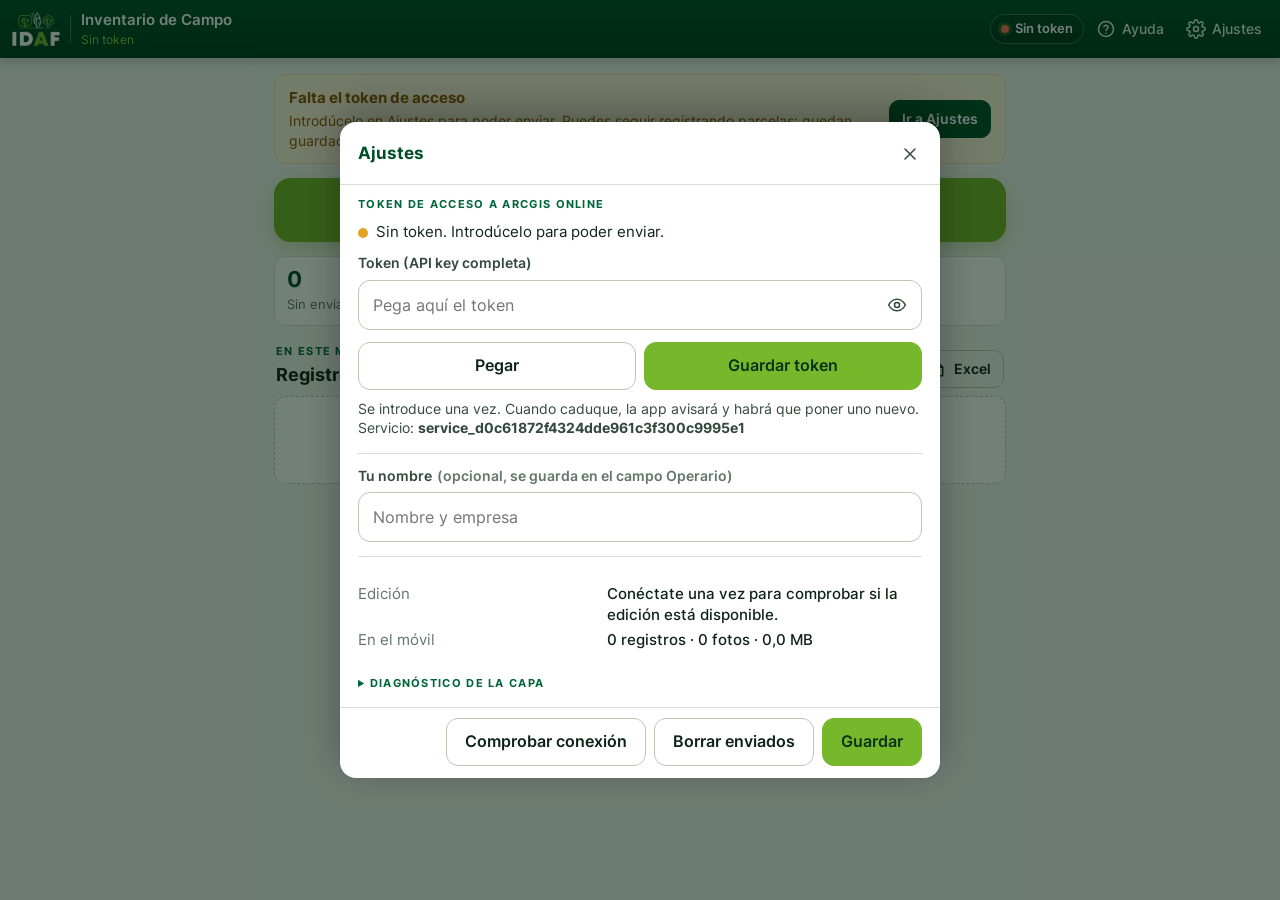
==== index.html @ ce9aa24c "Add files via upload" ====
<!doctype html>
<html lang="es">
<head>
  <meta charset="utf-8">
  <meta name="viewport" content="width=device-width, initial-scale=1, viewport-fit=cover">
  <meta name="theme-color" content="#004f29">
  <title>Inventario de Campo</title>
  <link rel="manifest" href="manifest.webmanifest">
  <link rel="icon" type="image/png" href="img/favicon.png">
  <link rel="apple-touch-icon" href="img/icon-192.png">
  <link rel="stylesheet" href="vendor/leaflet/leaflet.css">
  <link rel="stylesheet" href="css/styles.css">

  <script src="js/config.js"></script>
  <script src="js/form-schema.js"></script>
  <script src="js/calc.js"></script>
  <script src="js/db.js"></script>
  <script src="js/auth.js"></script>
  <script src="js/agol.js"></script>
  <script src="js/sync.js"></script>
  <script src="js/geo.js"></script>
  <script src="js/photos.js"></script>
  <script src="js/basemaps.js"></script>
  <script src="vendor/leaflet/leaflet.js"></script>
</head>

<body>
  <!-- ============================ HEADER ============================ -->
  <header class="app-header">
    <div class="brand">
      <img src="img/logo-idaf-mark-light.png" alt="IDAF" class="brand-logo">
      <span class="brand-sep"></span>
      <div class="brand-text">
        <h1>Inventario de Campo</h1>
        <span id="projectTitle" class="wm-title">IDAF · Forestry innovation &amp; Development</span>
      </div>
    </div>
    <nav class="header-tools" aria-label="Herramientas">
      <button class="net-pill" id="netPill" title="Estado de conexión y envíos">
        <span class="dot"></span><span id="netText">—</span>
      </button>
      <button class="hbtn" id="btnHelp" title="Cómo se usa">
        <svg viewBox="0 0 24 24"><circle cx="12" cy="12" r="9"/><path d="M9.5 9.2a2.6 2.6 0 0 1 5 .8c0 1.8-2.5 2.2-2.5 3.8"/><path d="M12 17h.01"/></svg>
        <span>Ayuda</span>
      </button>
      <button class="hbtn" id="btnSettings" title="Ajustes">
        <svg viewBox="0 0 24 24"><circle cx="12" cy="12" r="3"/><path d="M19.4 15a1.7 1.7 0 0 0 .3 1.8l.1.1a2 2 0 1 1-2.8 2.8l-.1-.1a1.7 1.7 0 0 0-1.8-.3 1.7 1.7 0 0 0-1 1.5V21a2 2 0 1 1-4 0v-.1a1.7 1.7 0 0 0-1.1-1.5 1.7 1.7 0 0 0-1.8.3l-.1.1a2 2 0 1 1-2.8-2.8l.1-.1a1.7 1.7 0 0 0 .3-1.8 1.7 1.7 0 0 0-1.5-1H3a2 2 0 1 1 0-4h.1a1.7 1.7 0 0 0 1.5-1.1 1.7 1.7 0 0 0-.3-1.8l-.1-.1a2 2 0 1 1 2.8-2.8l.1.1a1.7 1.7 0 0 0 1.8.3H9a1.7 1.7 0 0 0 1-1.5V3a2 2 0 1 1 4 0v.1a1.7 1.7 0 0 0 1 1.5 1.7 1.7 0 0 0 1.8-.3l.1-.1a2 2 0 1 1 2.8 2.8l-.1.1a1.7 1.7 0 0 0-.3 1.8V9a1.7 1.7 0 0 0 1.5 1H21a2 2 0 1 1 0 4h-.1a1.7 1.7 0 0 0-1.5 1Z"/></svg>
        <span>Ajustes</span>
      </button>
    </nav>
  </header>

  <main class="app-main">

    <!-- ============================ INICIO / REGISTROS ============================ -->
    <section id="vHome" class="view view-home" hidden>
      <div class="home-wrap">
        <div id="tokenBanner" class="token-banner" hidden>
          <div><b id="tokenBannerTitle"></b><span id="tokenBannerText"></span></div>
          <button class="btn btn-dark btn-sm" id="btnBannerSettings">Ir a Ajustes</button>
        </div>
        <button class="btn btn-primary btn-xl btn-block" id="btnNew">
          <svg viewBox="0 0 24 24"><path d="M12 5v14M5 12h14"/></svg> Nueva parcela
        </button>

        <div class="stats" id="stats"></div>

        <div class="sec-head">
          <div><div class="eyebrow">En este móvil</div><h3>Registros</h3></div>
          <div class="sec-tools">
            <button class="btn btn-ghost btn-sm" id="btnSyncNow" title="Enviar pendientes ahora">
              <svg viewBox="0 0 24 24"><path d="M21 12a9 9 0 0 1-15.5 6.2M3 12A9 9 0 0 1 18.5 5.8"/><path d="M18 2v4h-4M6 22v-4h4"/></svg> Enviar
            </button>
            <button class="btn btn-ghost btn-sm" id="btnExport" title="Exportar a Excel">
              <svg viewBox="0 0 24 24"><path d="M4 4h10l6 6v10H4z"/><path d="M14 4v6h6M8 13l4 5M12 13l-4 5"/></svg> Excel
            </button>
          </div>
        </div>
        <div id="localList" class="rec-list"></div>

        <div id="serverSec" hidden>
          <div class="sec-head">
            <div><div class="eyebrow">En ArcGIS Online</div><h3>Enviados (editar)</h3></div>
            <div class="sec-tools">
              <button class="btn btn-ghost btn-sm" id="btnLoadServer">
                <svg viewBox="0 0 24 24"><path d="M21 12a9 9 0 1 1-3-6.7L21 8"/><path d="M21 3v5h-5"/></svg> Cargar
              </button>
            </div>
          </div>
          <div id="serverList" class="rec-list"><p class="note">Pulsa «Cargar» con cobertura para ver los registros enviados.</p></div>
        </div>
        <p id="editNote" class="note" hidden></p>
      </div>
    </section>

    <!-- ============================ FORMULARIO ============================ -->
    <section id="vForm" class="view view-form" hidden>
      <div class="form-head">
        <button class="icon-btn" id="btnCloseForm" title="Guardar borrador y salir">
          <svg viewBox="0 0 24 24"><path d="m15 6-6 6 6 6"/></svg>
        </button>
        <div class="form-head-text">
          <div class="eyebrow" id="formMode">Nueva parcela</div>
          <h2 id="pageTitle"></h2>
        </div>
        <span class="saved" id="savedMark">Borrador guardado</span>
      </div>
      <ol class="steps" id="steps"></ol>
      <div class="form-scroll" id="formScroll">
        <div id="formBody" class="form-body"></div>
      </div>
      <footer class="form-nav">
        <button class="btn btn-ghost" id="btnPrev">
          <svg viewBox="0 0 24 24"><path d="m15 6-6 6 6 6"/></svg> Anterior
        </button>
        <span class="page-count" id="pageCount"></span>
        <button class="btn btn-primary" id="btnNext">
          Siguiente <svg viewBox="0 0 24 24"><path d="m9 6 6 6-6 6"/></svg>
        </button>
      </footer>
    </section>
  </main>

  <!-- ============================ MODAL ============================ -->
  <div id="modal" class="modal" hidden>
    <div class="modal-card" role="dialog" aria-modal="true" aria-labelledby="modalTitle">
      <header class="modal-head">
        <h3 id="modalTitle"></h3>
        <button class="icon-btn" id="btnModalClose" title="Cerrar"><svg viewBox="0 0 24 24"><path d="M6 6l12 12M18 6 6 18"/></svg></button>
      </header>
      <div id="modalBody" class="modal-body"></div>
      <footer id="modalFoot" class="modal-foot"></footer>
    </div>
  </div>

  <div id="busy" class="busy"><div class="spinner"></div><span id="busyText">Cargando…</span></div>
  <div id="toasts" class="toasts"></div>

  <script src="js/app.js"></script>
</body>
</html>
---- vendor/leaflet/leaflet.css ----
/* required styles */

.leaflet-pane,
.leaflet-tile,
.leaflet-marker-icon,
.leaflet-marker-shadow,
.leaflet-tile-container,
.leaflet-pane > svg,
.leaflet-pane > canvas,
.leaflet-zoom-box,
.leaflet-image-layer,
.leaflet-layer {
	position: absolute;
	left: 0;
	top: 0;
	}
.leaflet-container {
	overflow: hidden;
	}
.leaflet-tile,
.leaflet-marker-icon,
.leaflet-marker-shadow {
	-webkit-user-select: none;
	   -moz-user-select: none;
	        user-select: none;
	  -webkit-user-drag: none;
	}
/* Prevents IE11 from highlighting tiles in blue */
.leaflet-tile::selection {
	background: transparent;
}
/* Safari renders non-retina tile on retina better with this, but Chrome is worse */
.leaflet-safari .leaflet-tile {
	image-rendering: -webkit-optimize-contrast;
	}
/* hack that prevents hw layers "stretching" when loading new tiles */
.leaflet-safari .leaflet-tile-container {
	width: 1600px;
	height: 1600px;
	-webkit-transform-origin: 0 0;
	}
.leaflet-marker-icon,
.leaflet-marker-shadow {
	display: block;
	}
/* .leaflet-container svg: reset svg max-width decleration shipped in Joomla! (joomla.org) 3.x */
/* .leaflet-container img: map is broken in FF if you have max-width: 100% on tiles */
.leaflet-container .leaflet-overlay-pane svg {
	max-width: none !important;
	max-height: none !important;
	}
.leaflet-container .leaflet-marker-pane img,
.leaflet-container .leaflet-shadow-pane img,
.leaflet-container .leaflet-tile-pane img,
.leaflet-container img.leaflet-image-layer,
.leaflet-container .leaflet-tile {
	max-width: none !important;
	max-height: none !important;
	width: auto;
	padding: 0;
	}

.leaflet-container img.leaflet-tile {
	/* See: https://bugs.chromium.org/p/chromium/issues/detail?id=600120 */
	mix-blend-mode: plus-lighter;
}

.leaflet-container.leaflet-touch-zoom {
	-ms-touch-action: pan-x pan-y;
	touch-action: pan-x pan-y;
	}
.leaflet-container.leaflet-touch-drag {
	-ms-touch-action: pinch-zoom;
	/* Fallback for FF which doesn't support pinch-zoom */
	touch-action: none;
	touch-action: pinch-zoom;
}
.leaflet-container.leaflet-touch-drag.leaflet-touch-zoom {
	-ms-touch-action: none;
	touch-action: none;
}
.leaflet-container {
	-webkit-tap-highlight-color: transparent;
}
.leaflet-container a {
	-webkit-tap-highlight-color: rgba(51, 181, 229, 0.4);
}
.leaflet-tile {
	filter: inherit;
	visibility: hidden;
	}
.leaflet-tile-loaded {
	visibility: inherit;
	}
.leaflet-zoom-box {
	width: 0;
	height: 0;
	-moz-box-sizing: border-box;
	     box-sizing: border-box;
	z-index: 800;
	}
/* workaround for https://bugzilla.mozilla.org/show_bug.cgi?id=888319 */
.leaflet-overlay-pane svg {
	-moz-user-select: none;
	}

.leaflet-pane         { z-index: 400; }

.leaflet-tile-pane    { z-index: 200; }
.leaflet-overlay-pane { z-index: 400; }
.leaflet-shadow-pane  { z-index: 500; }
.leaflet-marker-pane  { z-index: 600; }
.leaflet-tooltip-pane   { z-index: 650; }
.leaflet-popup-pane   { z-index: 700; }

.leaflet-map-pane canvas { z-index: 100; }
.leaflet-map-pane svg    { z-index: 200; }

.leaflet-vml-shape {
	width: 1px;
	height: 1px;
	}
.lvml {
	behavior: url(#default#VML);
	display: inline-block;
	position: absolute;
	}


/* control positioning */

.leaflet-control {
	position: relative;
	z-index: 800;
	pointer-events: visiblePainted; /* IE 9-10 doesn't have auto */
	pointer-events: auto;
	}
.leaflet-top,
.leaflet-bottom {
	position: absolute;
	z-index: 1000;
	pointer-events: none;
	}
.leaflet-top {
	top: 0;
	}
.leaflet-right {
	right: 0;
	}
.leaflet-bottom {
	bottom: 0;
	}
.leaflet-left {
	left: 0;
	}
.leaflet-control {
	float: left;
	clear: both;
	}
.leaflet-right .leaflet-control {
	float: right;
	}
.leaflet-top .leaflet-control {
	margin-top: 10px;
	}
.leaflet-bottom .leaflet-control {
	margin-bottom: 10px;
	}
.leaflet-left .leaflet-control {
	margin-left: 10px;
	}
.leaflet-right .leaflet-control {
	margin-right: 10px;
	}


/* zoom and fade animations */

.leaflet-fade-anim .leaflet-popup {
	opacity: 0;
	-webkit-transition: opacity 0.2s linear;
	   -moz-transition: opacity 0.2s linear;
	        transition: opacity 0.2s linear;
	}
.leaflet-fade-anim .leaflet-map-pane .leaflet-popup {
	opacity: 1;
	}
.leaflet-zoom-animated {
	-webkit-transform-origin: 0 0;
	    -ms-transform-origin: 0 0;
	        transform-origin: 0 0;
	}
svg.leaflet-zoom-animated {
	will-change: transform;
}

.leaflet-zoom-anim .leaflet-zoom-animated {
	-webkit-transition: -webkit-transform 0.25s cubic-bezier(0,0,0.25,1);
	   -moz-transition:    -moz-transform 0.25s cubic-bezier(0,0,0.25,1);
	        transition:         transform 0.25s cubic-bezier(0,0,0.25,1);
	}
.leaflet-zoom-anim .leaflet-tile,
.leaflet-pan-anim .leaflet-tile {
	-webkit-transition: none;
	   -moz-transition: none;
	        transition: none;
	}

.leaflet-zoom-anim .leaflet-zoom-hide {
	visibility: hidden;
	}


/* cursors */

.leaflet-interactive {
	cursor: pointer;
	}
.leaflet-grab {
	cursor: -webkit-grab;
	cursor:    -moz-grab;
	cursor:         grab;
	}
.leaflet-crosshair,
.leaflet-crosshair .leaflet-interactive {
	cursor: crosshair;
	}
.leaflet-popup-pane,
.leaflet-control {
	cursor: auto;
	}
.leaflet-dragging .leaflet-grab,
.leaflet-dragging .leaflet-grab .leaflet-interactive,
.leaflet-dragging .leaflet-marker-draggable {
	cursor: move;
	cursor: -webkit-grabbing;
	cursor:    -moz-grabbing;
	cursor:         grabbing;
	}

/* marker & overlays interactivity */
.leaflet-marker-icon,
.leaflet-marker-shadow,
.leaflet-image-layer,
.leaflet-pane > svg path,
.leaflet-tile-container {
	pointer-events: none;
	}

.leaflet-marker-icon.leaflet-interactive,
.leaflet-image-layer.leaflet-interactive,
.leaflet-pane > svg path.leaflet-interactive,
svg.leaflet-image-layer.leaflet-interactive path {
	pointer-events: visiblePainted; /* IE 9-10 doesn't have auto */
	pointer-events: auto;
	}

/* visual tweaks */

.leaflet-container {
	background: #ddd;
	outline-offset: 1px;
	}
.leaflet-container a {
	color: #0078A8;
	}
.leaflet-zoom-box {
	border: 2px dotted #38f;
	background: rgba(255,255,255,0.5);
	}


/* general typography */
.leaflet-container {
	font-family: "Helvetica Neue", Arial, Helvetica, sans-serif;
	font-size: 12px;
	font-size: 0.75rem;
	line-height: 1.5;
	}


/* general toolbar styles */

.leaflet-bar {
	box-shadow: 0 1px 5px rgba(0,0,0,0.65);
	border-radius: 4px;
	}
.leaflet-bar a {
	background-color: #fff;
	border-bottom: 1px solid #ccc;
	width: 26px;
	height: 26px;
	line-height: 26px;
	display: block;
	text-align: center;
	text-decoration: none;
	color: black;
	}
.leaflet-bar a,
.leaflet-control-layers-toggle {
	background-position: 50% 50%;
	background-repeat: no-repeat;
	display: block;
	}
.leaflet-bar a:hover,
.leaflet-bar a:focus {
	background-color: #f4f4f4;
	}
.leaflet-bar a:first-child {
	border-top-left-radius: 4px;
	border-top-right-radius: 4px;
	}
.leaflet-bar a:last-child {
	border-bottom-left-radius: 4px;
	border-bottom-right-radius: 4px;
	border-bottom: none;
	}
.leaflet-bar a.leaflet-disabled {
	cursor: default;
	background-color: #f4f4f4;
	color: #bbb;
	}

.leaflet-touch .leaflet-bar a {
	width: 30px;
	height: 30px;
	line-height: 30px;
	}
.leaflet-touch .leaflet-bar a:first-child {
	border-top-left-radius: 2px;
	border-top-right-radius: 2px;
	}
.leaflet-touch .leaflet-bar a:last-child {
	border-bottom-left-radius: 2px;
	border-bottom-right-radius: 2px;
	}

/* zoom control */

.leaflet-control-zoom-in,
.leaflet-control-zoom-out {
	font: bold 18px 'Lucida Console', Monaco, monospace;
	text-indent: 1px;
	}

.leaflet-touch .leaflet-control-zoom-in, .leaflet-touch .leaflet-control-zoom-out  {
	font-size: 22px;
	}


/* layers control */

.leaflet-control-layers {
	box-shadow: 0 1px 5px rgba(0,0,0,0.4);
	background: #fff;
	border-radius: 5px;
	}
.leaflet-control-layers-toggle {
	background-image: url(images/layers.png);
	width: 36px;
	height: 36px;
	}
.leaflet-retina .leaflet-control-layers-toggle {
	background-image: url(images/layers-2x.png);
	background-size: 26px 26px;
	}
.leaflet-touch .leaflet-control-layers-toggle {
	width: 44px;
	height: 44px;
	}
.leaflet-control-layers .leaflet-control-layers-list,
.leaflet-control-layers-expanded .leaflet-control-layers-toggle {
	display: none;
	}
.leaflet-control-layers-expanded .leaflet-control-layers-list {
	display: block;
	position: relative;
	}
.leaflet-control-layers-expanded {
	padding: 6px 10px 6px 6px;
	color: #333;
	background: #fff;
	}
.leaflet-control-layers-scrollbar {
	overflow-y: scroll;
	overflow-x: hidden;
	padding-right: 5px;
	}
.leaflet-control-layers-selector {
	margin-top: 2px;
	position: relative;
	top: 1px;
	}
.leaflet-control-layers label {
	display: block;
	font-size: 13px;
	font-size: 1.08333em;
	}
.leaflet-control-layers-separator {
	height: 0;
	border-top: 1px solid #ddd;
	margin: 5px -10px 5px -6px;
	}

/* Default icon URLs */
.leaflet-default-icon-path { /* used only in path-guessing heuristic, see L.Icon.Default */
	background-image: url(images/marker-icon.png);
	}


/* attribution and scale controls */

.leaflet-container .leaflet-control-attribution {
	background: #fff;
	background: rgba(255, 255, 255, 0.8);
	margin: 0;
	}
.leaflet-control-attribution,
.leaflet-control-scale-line {
	padding: 0 5px;
	color: #333;
	line-height: 1.4;
	}
.leaflet-control-attribution a {
	text-decoration: none;
	}
.leaflet-control-attribution a:hover,
.leaflet-control-attribution a:focus {
	text-decoration: underline;
	}
.leaflet-attribution-flag {
	display: inline !important;
	vertical-align: baseline !important;
	width: 1em;
	height: 0.6669em;
	}
.leaflet-left .leaflet-control-scale {
	margin-left: 5px;
	}
.leaflet-bottom .leaflet-control-scale {
	margin-bottom: 5px;
	}
.leaflet-control-scale-line {
	border: 2px solid #777;
	border-top: none;
	line-height: 1.1;
	padding: 2px 5px 1px;
	white-space: nowrap;
	-moz-box-sizing: border-box;
	     box-sizing: border-box;
	background: rgba(255, 255, 255, 0.8);
	text-shadow: 1px 1px #fff;
	}
.leaflet-control-scale-line:not(:first-child) {
	border-top: 2px solid #777;
	border-bottom: none;
	margin-top: -2px;
	}
.leaflet-control-scale-line:not(:first-child):not(:last-child) {
	border-bottom: 2px solid #777;
	}

.leaflet-touch .leaflet-control-attribution,
.leaflet-touch .leaflet-control-layers,
.leaflet-touch .leaflet-bar {
	box-shadow: none;
	}
.leaflet-touch .leaflet-control-layers,
.leaflet-touch .leaflet-bar {
	border: 2px solid rgba(0,0,0,0.2);
	background-clip: padding-box;
	}


/* popup */

.leaflet-popup {
	position: absolute;
	text-align: center;
	margin-bottom: 20px;
	}
.leaflet-popup-content-wrapper {
	padding: 1px;
	text-align: left;
	border-radius: 12px;
	}
.leaflet-popup-content {
	margin: 13px 24px 13px 20px;
	line-height: 1.3;
	font-size: 13px;
	font-size: 1.08333em;
	min-height: 1px;
	}
.leaflet-popup-content p {
	margin: 17px 0;
	margin: 1.3em 0;
	}
.leaflet-popup-tip-container {
	width: 40px;
	height: 20px;
	position: absolute;
	left: 50%;
	margin-top: -1px;
	margin-left: -20px;
	overflow: hidden;
	pointer-events: none;
	}
.leaflet-popup-tip {
	width: 17px;
	height: 17px;
	padding: 1px;

	margin: -10px auto 0;
	pointer-events: auto;

	-webkit-transform: rotate(45deg);
	   -moz-transform: rotate(45deg);
	    -ms-transform: rotate(45deg);
	        transform: rotate(45deg);
	}
.leaflet-popup-content-wrapper,
.leaflet-popup-tip {
	background: white;
	color: #333;
	box-shadow: 0 3px 14px rgba(0,0,0,0.4);
	}
.leaflet-container a.leaflet-popup-close-button {
	position: absolute;
	top: 0;
	right: 0;
	border: none;
	text-align: center;
	width: 24px;
	height: 24px;
	font: 16px/24px Tahoma, Verdana, sans-serif;
	color: #757575;
	text-decoration: none;
	background: transparent;
	}
.leaflet-container a.leaflet-popup-close-button:hover,
.leaflet-container a.leaflet-popup-close-button:focus {
	color: #585858;
	}
.leaflet-popup-scrolled {
	overflow: auto;
	}

.leaflet-oldie .leaflet-popup-content-wrapper {
	-ms-zoom: 1;
	}
.leaflet-oldie .leaflet-popup-tip {
	width: 24px;
	margin: 0 auto;

	-ms-filter: "progid:DXImageTransform.Microsoft.Matrix(M11=0.70710678, M12=0.70710678, M21=-0.70710678, M22=0.70710678)";
	filter: progid:DXImageTransform.Microsoft.Matrix(M11=0.70710678, M12=0.70710678, M21=-0.70710678, M22=0.70710678);
	}

.leaflet-oldie .leaflet-control-zoom,
.leaflet-oldie .leaflet-control-layers,
.leaflet-oldie .leaflet-popup-content-wrapper,
.leaflet-oldie .leaflet-popup-tip {
	border: 1px solid #999;
	}


/* div icon */

.leaflet-div-icon {
	background: #fff;
	border: 1px solid #666;
	}


/* Tooltip */
/* Base styles for the element that has a tooltip */
.leaflet-tooltip {
	position: absolute;
	padding: 6px;
	background-color: #fff;
	border: 1px solid #fff;
	border-radius: 3px;
	color: #222;
	white-space: nowrap;
	-webkit-user-select: none;
	-moz-user-select: none;
	-ms-user-select: none;
	user-select: none;
	pointer-events: none;
	box-shadow: 0 1px 3px rgba(0,0,0,0.4);
	}
.leaflet-tooltip.leaflet-interactive {
	cursor: pointer;
	pointer-events: auto;
	}
.leaflet-tooltip-top:before,
.leaflet-tooltip-bottom:before,
.leaflet-tooltip-left:before,
.leaflet-tooltip-right:before {
	position: absolute;
	pointer-events: none;
	border: 6px solid transparent;
	background: transparent;
	content: "";
	}

/* Directions */

.leaflet-tooltip-bottom {
	margin-top: 6px;
}
.leaflet-tooltip-top {
	margin-top: -6px;
}
.leaflet-tooltip-bottom:before,
.leaflet-tooltip-top:before {
	left: 50%;
	margin-left: -6px;
	}
.leaflet-tooltip-top:before {
	bottom: 0;
	margin-bottom: -12px;
	border-top-color: #fff;
	}
.leaflet-tooltip-bottom:before {
	top: 0;
	margin-top: -12px;
	margin-left: -6px;
	border-bottom-color: #fff;
	}
.leaflet-tooltip-left {
	margin-left: -6px;
}
.leaflet-tooltip-right {
	margin-left: 6px;
}
.leaflet-tooltip-left:before,
.leaflet-tooltip-right:before {
	top: 50%;
	margin-top: -6px;
	}
.leaflet-tooltip-left:before {
	right: 0;
	margin-right: -12px;
	border-left-color: #fff;
	}
.leaflet-tooltip-right:before {
	left: 0;
	margin-left: -12px;
	border-right-color: #fff;
	}

/* Printing */

@media print {
	/* Prevent printers from removing background-images of controls. */
	.leaflet-control {
		-webkit-print-color-adjust: exact;
		print-color-adjust: exact;
		}
	}
---- css/styles.css ----
/* =====================================================================
   Inventario de Campo · IDAF
   Tema claro de alto contraste (lectura a pleno sol) · verde IDAF
   ===================================================================== */
@font-face { font-family: "Inter"; font-weight: 400; font-display: swap; src: url(../vendor/fonts/inter-latin-400-normal.woff2) format("woff2"); }
@font-face { font-family: "Inter"; font-weight: 500; font-display: swap; src: url(../vendor/fonts/inter-latin-500-normal.woff2) format("woff2"); }
@font-face { font-family: "Inter"; font-weight: 600; font-display: swap; src: url(../vendor/fonts/inter-latin-600-normal.woff2) format("woff2"); }
@font-face { font-family: "Inter"; font-weight: 700; font-display: swap; src: url(../vendor/fonts/inter-latin-700-normal.woff2) format("woff2"); }

:root {
  /* Colores corporativos */
  --green: #004f29;
  --green-2: #00663a;
  --green-deep: #003a1e;
  --lime: #77b72b;
  --lime-2: #8ccb3f;
  --lime-soft: #eaf5dc;
  --lime-ink: #0d3317;          /* texto sobre lima (contraste AA) */

  --bg: #f2f5f0;
  --card: #ffffff;
  --line: #d6e0d1;
  --line-2: #b9c9b2;
  --text: #0f2418;
  --text-2: #33493c;
  --muted: #637668;
  --warn: #8a5300;
  --warn-bg: #fff3dc;
  --danger: #b3261e;
  --danger-bg: #fde8e6;
  --info-bg: #e6f0ea;

  --header-h: 58px;
  --nav-h: 72px;
  --radius: 12px;
  --font: "Inter", system-ui, -apple-system, "Segoe UI", Roboto, sans-serif;
  --mono: ui-monospace, "SFMono-Regular", Menlo, Consolas, monospace;
  --safe-b: env(safe-area-inset-bottom, 0px);
  color-scheme: light;
}

* { box-sizing: border-box; -webkit-tap-highlight-color: transparent; }
html, body { margin: 0; height: 100%; }
body { background: var(--bg); color: var(--text); font: 16px/1.45 var(--font); -webkit-font-smoothing: antialiased; overscroll-behavior-y: contain; }
svg { width: 20px; height: 20px; fill: none; stroke: currentColor; stroke-width: 1.8; stroke-linecap: round; stroke-linejoin: round; flex: none; }
button { font: inherit; color: inherit; cursor: pointer; }
button:disabled { cursor: not-allowed; opacity: .45; }
a { color: var(--green-2); }
[hidden] { display: none !important; }

/* ---------------- Header ---------------- */
.app-header {
  position: fixed; inset: 0 0 auto 0; height: var(--header-h); z-index: 40;
  display: flex; align-items: center; justify-content: space-between; gap: 10px;
  padding: 0 8px 0 12px; color: #fff;
  background: linear-gradient(180deg, var(--green) 0%, var(--green-deep) 100%);
  box-shadow: 0 2px 10px rgba(0, 40, 20, .25);
}
.brand { display: flex; align-items: center; gap: 10px; min-width: 0; }
.brand-logo { height: 34px; width: auto; display: block; }
.brand-sep { width: 1px; height: 28px; background: rgba(255,255,255,.28); }
.brand-text { min-width: 0; }
.brand-text h1 { margin: 0; font-size: 15px; font-weight: 600; white-space: nowrap; overflow: hidden; text-overflow: ellipsis; }
.wm-title { display: block; font-size: 12px; color: var(--lime-2); white-space: nowrap; overflow: hidden; text-overflow: ellipsis; max-width: 46vw; }
.header-tools { display: flex; align-items: center; gap: 2px; }
.hbtn { display: inline-flex; align-items: center; gap: 6px; height: 40px; padding: 0 10px; border-radius: 10px; background: transparent; border: 0; color: #e6f2ea; font-size: 14px; font-weight: 500; }
.hbtn:active, .hbtn:hover { background: rgba(255,255,255,.1); }
.user-chip span { max-width: 120px; overflow: hidden; text-overflow: ellipsis; white-space: nowrap; }
.net-pill { white-space: nowrap; display: inline-flex; align-items: center; gap: 6px; height: 30px; padding: 0 10px; border-radius: 15px; border: 1px solid rgba(255,255,255,.25); background: rgba(0,0,0,.15); color: #fff; font-size: 12.5px; font-weight: 600; }
.net-pill .dot { width: 8px; height: 8px; border-radius: 50%; background: var(--lime); box-shadow: 0 0 0 3px rgba(119,183,43,.25); }
.net-pill.off .dot { background: #f0b429; box-shadow: 0 0 0 3px rgba(240,180,41,.25); }
.net-pill.err .dot { background: #ff6b5e; }
@media (max-width: 560px) {
  .hbtn span, .brand-sep { display: none; }
  .brand-logo { height: 30px; }
  .brand-text h1 { font-size: 14px; }
}

/* ---------------- Vistas ---------------- */
.app-main { position: fixed; inset: var(--header-h) 0 0 0; }
.view { position: absolute; inset: 0; overflow: auto; }
.eyebrow { font-size: 11px; letter-spacing: 1.3px; text-transform: uppercase; color: var(--green-2); font-weight: 700; }
.note { font-size: 13.5px; color: var(--muted); margin: 8px 2px; }

/* ---------------- Botones ---------------- */
.btn { display: inline-flex; align-items: center; justify-content: center; gap: 8px; min-height: 48px; padding: 0 18px; border-radius: 12px; border: 1.5px solid var(--line-2); background: var(--card); color: var(--text); font-weight: 600; font-size: 15.5px; }
.btn-primary { background: var(--lime); border-color: var(--lime); color: var(--lime-ink); }
.btn-primary:active { background: var(--lime-2); }
.btn-dark { background: var(--green); border-color: var(--green); color: #fff; }
.btn-ghost { background: transparent; }
.btn-danger { color: var(--danger); border-color: #e6b3ae; background: #fff; }
.btn-block { width: 100%; }
.btn-lg { min-height: 54px; font-size: 16.5px; }
.btn-xl { min-height: 64px; font-size: 18px; border-radius: 16px; box-shadow: 0 6px 18px rgba(119,183,43,.35); }
.btn-sm { min-height: 38px; padding: 0 12px; font-size: 14px; border-radius: 10px; }
.icon-btn { display: inline-grid; place-items: center; width: 44px; height: 44px; border-radius: 10px; border: 0; background: transparent; color: var(--text-2); }
.icon-btn:active { background: var(--info-bg); }
.link { border: 0; background: none; color: var(--green-2); font-weight: 600; padding: 10px 4px; text-decoration: underline; text-underline-offset: 3px; }

/* ---------------- Login ---------------- */
.view-login { display: grid; place-items: start center; padding: 22px 16px 40px; background: radial-gradient(120% 60% at 50% 0%, #e3efd8 0%, var(--bg) 70%); }
.login-card { width: min(440px, 100%); background: var(--card); border: 1px solid var(--line); border-radius: 18px; padding: 22px 20px; box-shadow: 0 10px 30px rgba(0,50,20,.08); text-align: center; }
.login-logo { width: 170px; height: auto; margin: 4px auto 6px; display: block; }
.login-card h2 { margin: 6px 0 4px; font-size: 20px; color: var(--green); }
.sub-p { margin: 0 0 16px; color: var(--text-2); font-size: 14.5px; }
.login-form { text-align: left; display: grid; gap: 12px; }
.field { display: grid; gap: 6px; }
.field > span { font-size: 14px; font-weight: 600; color: var(--text-2); }
.in { width: 100%; min-height: 50px; padding: 10px 14px; border-radius: 12px; border: 1.5px solid var(--line-2); background: #fff; color: var(--text); font: 16px var(--font); }
.in:focus { outline: none; border-color: var(--lime); box-shadow: 0 0 0 3px rgba(119,183,43,.25); }
textarea.in { min-height: 96px; resize: vertical; }
select.in { appearance: none; background-image: url("data:image/svg+xml,%3Csvg xmlns='http://www.w3.org/2000/svg' viewBox='0 0 24 24' fill='none' stroke='%2333493c' stroke-width='2'%3E%3Cpath d='m6 9 6 6 6-6'/%3E%3C/svg%3E"); background-repeat: no-repeat; background-position: right 12px center; background-size: 20px; padding-right: 42px; }
.pass-wrap { position: relative; display: block; }
.pass-wrap .in { padding-right: 52px; }
.pass-wrap .icon-btn { position: absolute; right: 3px; top: 3px; }
.login-error { margin: 0; padding: 10px 12px; border-radius: 10px; background: var(--danger-bg); color: var(--danger); font-size: 14px; }
.info-box { display: grid; gap: 4px; text-align: left; margin-top: 14px; padding: 12px 14px; border-radius: 12px; background: var(--info-bg); font-size: 14px; color: var(--text-2); }

/* ---------------- Inicio ---------------- */
.home-wrap { max-width: 760px; margin: 0 auto; padding: 16px 14px 40px; }
.stats { display: grid; grid-template-columns: repeat(3, 1fr); gap: 8px; margin: 14px 0 6px; }
.stat { background: var(--card); border: 1px solid var(--line); border-radius: 12px; padding: 10px 12px; }
.stat b { display: block; font-size: 22px; color: var(--green); line-height: 1.1; }
.stat span { font-size: 12.5px; color: var(--muted); }
.stat.warn b { color: var(--warn); }
.sec-head { display: flex; align-items: flex-end; justify-content: space-between; gap: 8px; margin: 18px 2px 8px; }
.sec-head h3 { margin: 2px 0 0; font-size: 18px; }
.sec-tools { display: flex; gap: 6px; flex-wrap: wrap; justify-content: flex-end; }
.rec-list { display: grid; gap: 8px; }
.rec { display: grid; grid-template-columns: 1fr auto; gap: 4px 10px; align-items: center; background: var(--card); border: 1px solid var(--line); border-left: 5px solid var(--line-2); border-radius: 12px; padding: 11px 12px; }
.rec.draft { border-left-color: #9aa79e; }
.rec.pending, .rec.sending { border-left-color: #e0a526; }
.rec.sent { border-left-color: var(--lime); }
.rec.error { border-left-color: var(--danger); }
.rec-title { font-weight: 600; font-size: 15.5px; overflow: hidden; text-overflow: ellipsis; }
.rec-meta { grid-column: 1; font-size: 13px; color: var(--muted); }
.rec-err { grid-column: 1 / -1; font-size: 13px; color: var(--danger); background: var(--danger-bg); padding: 6px 8px; border-radius: 8px; }
.rec-actions { grid-row: 1 / span 2; grid-column: 2; display: flex; gap: 4px; }
.badge { display: inline-block; padding: 2px 8px; border-radius: 10px; font-size: 11.5px; font-weight: 700; letter-spacing: .3px; text-transform: uppercase; background: #eef2ec; color: var(--text-2); margin-right: 6px; }
.badge.pending, .badge.sending { background: var(--warn-bg); color: var(--warn); }
.badge.sent { background: var(--lime-soft); color: #2f5e0b; }
.badge.error { background: var(--danger-bg); color: var(--danger); }
.empty { text-align: center; padding: 22px 12px; color: var(--muted); background: var(--card); border: 1.5px dashed var(--line-2); border-radius: 12px; font-size: 14.5px; }

/* ---------------- Formulario ---------------- */
.view-form { display: flex; flex-direction: column; overflow: hidden; }
.form-head { display: flex; align-items: center; gap: 6px; padding: 8px 10px 4px 4px; background: var(--card); border-bottom: 1px solid var(--line); }
.form-head-text { flex: 1; min-width: 0; }
.form-head h2 { margin: 0; font-size: 18px; color: var(--green); white-space: nowrap; overflow: hidden; text-overflow: ellipsis; }
.saved { font-size: 12px; color: var(--muted); opacity: 0; transition: opacity .3s; white-space: nowrap; }
.saved.show { opacity: 1; }
.steps { display: flex; gap: 6px; margin: 0; padding: 8px 12px 10px; list-style: none; background: var(--card); border-bottom: 1px solid var(--line); overflow-x: auto; }
.steps li { flex: 1; min-width: 64px; }
.steps button { width: 100%; border: 0; background: none; padding: 0; text-align: left; }
.steps .bar { display: block; height: 5px; border-radius: 3px; background: #e1e8dd; }
.steps .lbl { display: block; font-size: 11.5px; color: var(--muted); margin-top: 4px; white-space: nowrap; overflow: hidden; text-overflow: ellipsis; }
.steps li.done .bar { background: var(--green-2); }
.steps li.cur .bar { background: var(--lime); }
.steps li.cur .lbl { color: var(--text); font-weight: 600; }
.steps li.bad .bar { background: #e0a526; }
.form-scroll { flex: 1; overflow: auto; -webkit-overflow-scrolling: touch; }
.form-body { max-width: 760px; margin: 0 auto; padding: 14px 14px 28px; display: grid; gap: 14px; }
.page-hint { margin: -4px 2px 0; color: var(--muted); font-size: 14px; }
.q { background: var(--card); border: 1px solid var(--line); border-radius: var(--radius); padding: 12px 14px 14px; }
.q.invalid { border-color: #e0a526; box-shadow: 0 0 0 3px rgba(224,165,38,.18); }
.q-label { display: flex; align-items: baseline; gap: 6px; font-weight: 600; font-size: 16px; color: var(--text); }
.q-label .req { color: var(--danger); }
.q-hint { font-size: 13.5px; color: var(--muted); margin: 2px 0 8px; }
.q-body { margin-top: 8px; }
.q-msg { margin-top: 8px; font-size: 13.5px; padding: 6px 10px; border-radius: 8px; }
.q-msg.warn { background: var(--warn-bg); color: var(--warn); }
.q-msg.err { background: var(--danger-bg); color: var(--danger); }
.unit-wrap { position: relative; }
.unit-wrap .in { padding-right: 70px; }
.unit-wrap .unit { position: absolute; right: 14px; top: 50%; transform: translateY(-50%); color: var(--muted); font-size: 14px; pointer-events: none; }

/* calculado */
.calc { display: flex; align-items: baseline; justify-content: space-between; gap: 10px; padding: 12px 14px; border-radius: 12px; background: var(--lime-soft); border: 1px dashed #a9d277; }
.calc b { font-size: 20px; color: var(--green); font-variant-numeric: tabular-nums; }
.calc span { font-size: 13px; color: #3b6418; }
.calc.empty b { color: var(--muted); font-size: 15px; font-weight: 500; }

/* likert (como Survey123) */
.likert { position: relative; display: grid; grid-auto-flow: column; grid-auto-columns: 1fr; padding-top: 4px; }
.likert::before { content: ""; position: absolute; top: 19px; left: 10%; right: 10%; height: 3px; background: var(--line-2); border-radius: 2px; }
.likert button { position: relative; display: grid; justify-items: center; gap: 6px; border: 0; background: none; padding: 4px 2px; font-size: 13px; color: var(--text-2); text-align: center; line-height: 1.2; }
.likert .knob { width: 30px; height: 30px; border-radius: 50%; background: #fff; border: 2.5px solid var(--line-2); transition: transform .12s; }
.likert button.on .knob { background: var(--lime); border-color: var(--green); transform: scale(1.12); box-shadow: 0 0 0 4px rgba(119,183,43,.25); }
.likert button.on { color: var(--text); font-weight: 700; }

/* chips (radio / casillas) */
.chips { display: flex; flex-wrap: wrap; gap: 8px; }
.chip { min-height: 46px; min-width: 76px; padding: 0 16px; border-radius: 23px; border: 1.5px solid var(--line-2); background: #fff; font-weight: 600; font-size: 15px; color: var(--text-2); display: inline-flex; align-items: center; justify-content: center; gap: 8px; }
.chip.on { background: var(--green); border-color: var(--green); color: #fff; }
.chip .box { width: 18px; height: 18px; border-radius: 5px; border: 2px solid currentColor; display: inline-grid; place-items: center; }
.chip.on .box::after { content: ""; width: 9px; height: 5px; border-left: 2.5px solid #fff; border-bottom: 2.5px solid #fff; transform: rotate(-45deg) translate(1px, -1px); }

/* fotos */
.photo-slot { display: grid; grid-template-columns: 120px 1fr; gap: 12px; align-items: center; }
.photo-thumb { width: 120px; height: 120px; border-radius: 12px; background: #eef2ec center/cover no-repeat; border: 1.5px dashed var(--line-2); display: grid; place-items: center; color: var(--muted); overflow: hidden; }
.photo-thumb.has { border-style: solid; border-color: var(--lime); }
.photo-btns { display: grid; gap: 8px; }
.photo-btns .btn { min-height: 46px; }
.photo-state { font-size: 12.5px; color: var(--muted); }

/* geopunto */
.geo-map { height: 260px; border-radius: 12px; overflow: hidden; border: 1px solid var(--line-2); position: relative; z-index: 0; }
.geo-bar { display: flex; flex-wrap: wrap; align-items: center; gap: 6px 10px; margin-top: 10px; font-size: 14px; }
.geo-coords { font-family: var(--mono); font-size: 13px; color: var(--text); flex: 1 1 220px; }
.acc { display: inline-flex; align-items: center; gap: 5px; padding: 3px 9px; border-radius: 10px; font-size: 12.5px; font-weight: 700; background: #eef2ec; color: var(--text-2); }
.acc.good { background: var(--lime-soft); color: #2f5e0b; }
.acc.bad { background: var(--warn-bg); color: var(--warn); }
.geo-actions { display: grid; grid-template-columns: 1fr 1fr; gap: 8px; margin-top: 10px; }
.geo-tip { font-size: 12.5px; color: var(--muted); margin-top: 6px; }
.bm-ctl { position: absolute; top: 8px; right: 8px; z-index: 500; }
.bm-btn { min-height: 36px; padding: 0 10px; border-radius: 9px; border: 1px solid var(--line-2); background: rgba(255,255,255,.95); font-size: 13px; font-weight: 600; display: inline-flex; align-items: center; gap: 6px; box-shadow: 0 2px 8px rgba(0,0,0,.15); }
.bm-menu { position: absolute; right: 0; top: 42px; width: 230px; background: #fff; border: 1px solid var(--line-2); border-radius: 12px; box-shadow: 0 10px 30px rgba(0,0,0,.2); padding: 6px; display: grid; gap: 2px; }
.bm-item { text-align: left; border: 0; background: none; padding: 9px 10px; border-radius: 8px; }
.bm-item b { display: block; font-size: 14px; }
.bm-item span { font-size: 12px; color: var(--muted); }
.bm-item.on { background: var(--lime-soft); }
.leaflet-container { font: 12px var(--font); background: #dfe7da; }
.leaflet-control-attribution { font-size: 10px; }

/* repeats */
.rep { background: var(--card); border: 1px solid var(--line); border-radius: var(--radius); overflow: hidden; }
.rep > summary { list-style: none; display: flex; align-items: center; gap: 10px; padding: 14px; font-weight: 700; font-size: 16.5px; color: var(--green); cursor: pointer; }
.rep > summary::-webkit-details-marker { display: none; }
.rep > summary .chev { transition: transform .2s; }
.rep[open] > summary .chev { transform: rotate(90deg); }
.rep > summary .count { margin-left: auto; font-size: 13px; color: var(--muted); font-weight: 600; }
.rep-body { padding: 0 12px 14px; display: grid; gap: 12px; }
.row-card { border: 1.5px solid var(--line); border-radius: 12px; background: #fafcf8; }
.row-head { display: flex; align-items: center; gap: 8px; padding: 10px 6px 10px 12px; border-bottom: 1px solid var(--line); }
.row-head .t { flex: 1; min-width: 0; }
.row-head .t b { display: block; font-size: 15px; white-space: nowrap; overflow: hidden; text-overflow: ellipsis; }
.row-head .t span { font-size: 12.5px; color: var(--muted); }
.row-body { padding: 10px; display: grid; gap: 10px; }
.row-body .q { padding: 10px 12px 12px; }
.row-card.collapsed .row-body { display: none; }
.row-card.collapsed .row-head { border-bottom: 0; }

/* revisión */
.rv { background: var(--card); border: 1px solid var(--line); border-radius: var(--radius); padding: 12px 14px; }
.rv h4 { margin: 0 0 8px; font-size: 15px; color: var(--green); display: flex; justify-content: space-between; align-items: center; }
.rv h4 .link { padding: 0; font-size: 13.5px; }
.kv { display: grid; grid-template-columns: minmax(120px, 42%) 1fr; gap: 4px 12px; font-size: 14.5px; }
.kv dt { color: var(--muted); }
.kv dd { margin: 0; font-weight: 500; overflow-wrap: anywhere; }
.metrics { display: grid; grid-template-columns: repeat(auto-fit, minmax(130px, 1fr)); gap: 8px; }
.metric { background: var(--lime-soft); border-radius: 10px; padding: 10px 12px; }
.metric b { display: block; font-size: 20px; color: var(--green); font-variant-numeric: tabular-nums; }
.metric span { font-size: 12.5px; color: #3b6418; }
table.tb { width: 100%; border-collapse: collapse; font-size: 13.5px; }
.tb th, .tb td { padding: 6px 6px; border-bottom: 1px solid var(--line); text-align: left; }
.tb th { color: var(--muted); font-weight: 600; font-size: 12px; text-transform: uppercase; letter-spacing: .4px; }
.tb td.n, .tb th.n { text-align: right; font-variant-numeric: tabular-nums; }
.alert { padding: 10px 12px; border-radius: 10px; font-size: 14px; display: flex; gap: 8px; align-items: flex-start; }
.alert.warn { background: var(--warn-bg); color: var(--warn); }
.alert.err { background: var(--danger-bg); color: var(--danger); }
.alert.ok { background: var(--lime-soft); color: #2f5e0b; }
.thumbs { display: flex; gap: 8px; }
.thumbs div { width: 84px; height: 84px; border-radius: 10px; background: #eef2ec center/cover; border: 1px solid var(--line); display: grid; place-items: end start; }
.thumbs small { background: rgba(0,0,0,.55); color: #fff; font-size: 11px; padding: 1px 6px; border-radius: 0 6px 0 0; }

/* barra de navegación del formulario */
.form-nav { display: grid; grid-template-columns: 1fr auto 1fr; align-items: center; gap: 10px; padding: 10px 12px calc(10px + var(--safe-b)); background: var(--green-deep); }
.form-nav .btn-ghost { color: #fff; border-color: rgba(255,255,255,.35); }
.form-nav .page-count { color: #d9eadf; font-size: 14px; font-weight: 600; }

/* ---------------- Modal / busy / toasts ---------------- */
.modal { position: fixed; inset: 0; z-index: 80; display: grid; place-items: end center; background: rgba(0, 25, 12, .55); }
@media (min-width: 640px) { .modal { place-items: center; padding: 20px; } }
.modal-card { width: min(600px, 100%); max-height: 92vh; display: flex; flex-direction: column; border-radius: 18px 18px 0 0; background: var(--card); box-shadow: 0 -10px 40px rgba(0,0,0,.3); }
@media (min-width: 640px) { .modal-card { border-radius: 16px; } }
.modal-head { display: flex; align-items: center; justify-content: space-between; padding: 10px 8px 8px 18px; border-bottom: 1px solid var(--line); }
.modal-head h3 { margin: 0; font-size: 17px; color: var(--green); }
.modal-body { overflow: auto; padding: 12px 18px 16px; font-size: 15px; }
.modal-body h4 { margin: 16px 0 6px; font-size: 14.5px; color: var(--green); }
.modal-body p, .modal-body li { color: var(--text-2); }
.modal-foot { display: flex; justify-content: flex-end; flex-wrap: wrap; gap: 8px; padding: 10px 18px calc(12px + var(--safe-b)); border-top: 1px solid var(--line); }
.modal-foot:empty { display: none; }
.busy { position: fixed; left: 50%; top: calc(var(--header-h) + 12px); transform: translate(-50%, -10px); opacity: 0; pointer-events: none; z-index: 90; display: flex; align-items: center; gap: 10px; padding: 10px 16px; border-radius: 22px; background: var(--green-deep); color: #fff; font-size: 14px; transition: opacity .2s, transform .2s; box-shadow: 0 8px 24px rgba(0,0,0,.25); }
.busy.show { opacity: 1; transform: translate(-50%, 0); }
.spinner { width: 18px; height: 18px; border-radius: 50%; border: 2.5px solid rgba(255,255,255,.3); border-top-color: var(--lime); animation: spin .8s linear infinite; }
@keyframes spin { to { transform: rotate(360deg); } }
.toasts { position: fixed; left: 12px; right: 12px; bottom: calc(86px + var(--safe-b)); display: grid; justify-items: center; gap: 8px; z-index: 95; pointer-events: none; }
.toast { max-width: 520px; padding: 11px 16px; border-radius: 12px; background: #17301f; color: #fff; font-size: 14.5px; box-shadow: 0 8px 24px rgba(0,0,0,.25); opacity: 0; transform: translateY(8px); transition: opacity .25s, transform .25s; }
.toast.show { opacity: 1; transform: none; }
.toast-ok { background: #2f5e0b; }
.toast-warn { background: #7a4a00; }
.toast-error { background: #8c1d16; }
.diag { font-family: var(--mono); font-size: 12.5px; background: #f3f6f1; border: 1px solid var(--line); border-radius: 10px; padding: 10px; white-space: pre-wrap; overflow-wrap: anywhere; }
.help ol, .help ul { padding-left: 20px; }
.help li { margin: 4px 0; }
.chk-inline { display: flex; align-items: center; gap: 10px; font-size: 15px; margin: 10px 0; }
.chk-inline input { width: 22px; height: 22px; accent-color: var(--green); }

/* ---------------- Aviso de token ---------------- */
.token-banner { display: flex; align-items: center; gap: 12px; margin-bottom: 14px; padding: 12px 14px; border-radius: 12px; background: var(--danger-bg); color: var(--danger); border: 1px solid #f0c4bf; }
.token-banner.info { background: var(--warn-bg); color: var(--warn); border-color: #f1d9a8; }
.token-banner > div { flex: 1; display: grid; gap: 2px; font-size: 14px; }
.token-banner b { font-size: 15px; }
.set-sec { border-top: 1px solid var(--line); margin-top: 14px; padding-top: 12px; display: grid; gap: 10px; }
.set-sec:first-child { border-top: 0; margin-top: 0; padding-top: 0; }
.tok-state { display: flex; align-items: center; gap: 8px; font-size: 14.5px; }
.tok-state .dot { width: 10px; height: 10px; border-radius: 50%; background: var(--lime); }
.tok-state.bad .dot { background: var(--danger); }
.tok-state.none .dot { background: #e0a526; }
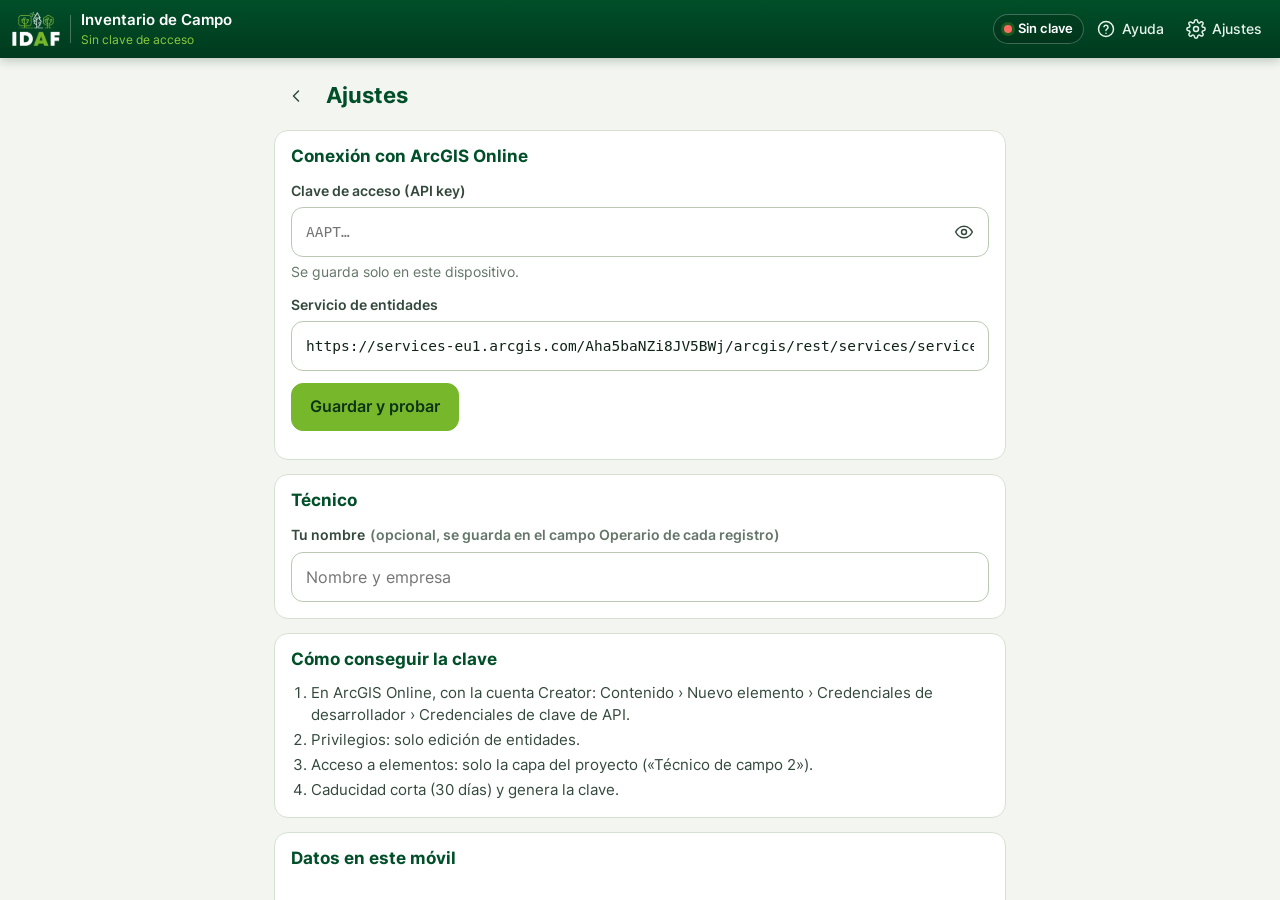
==== commit c1c6ca1b: "Add files via upload" ====
--- a/index.html
+++ b/index.html
@@ -93,6 +93,60 @@
       </div>
     </section>
 
+    <!-- ============================ AJUSTES ============================ -->
+    <section id="vSettings" class="view" hidden>
+      <div class="home-wrap">
+        <div class="set-head">
+          <button class="icon-btn" id="btnSettingsBack" title="Volver al inicio"><svg viewBox="0 0 24 24"><path d="m15 6-6 6 6 6"/></svg></button>
+          <h2>Ajustes</h2>
+        </div>
+
+        <section class="panel">
+          <h3>Conexión con ArcGIS Online</h3>
+          <label class="field">
+            <span>Clave de acceso (API key)</span>
+            <span class="pass-wrap">
+              <input id="setKey" class="in mono" type="password" autocomplete="off" autocapitalize="none" spellcheck="false" placeholder="AAPT…">
+              <button type="button" class="icon-btn" id="btnKeyEye" title="Mostrar clave" tabindex="-1">
+                <svg viewBox="0 0 24 24"><path d="M2 12s3.5-7 10-7 10 7 10 7-3.5 7-10 7S2 12 2 12Z"/><circle cx="12" cy="12" r="3"/></svg>
+              </button>
+            </span>
+            <small class="note" style="margin:0">Se guarda solo en este dispositivo.</small>
+          </label>
+          <label class="field">
+            <span>Servicio de entidades</span>
+            <input id="setUrl" class="in mono" type="url" autocomplete="off" autocapitalize="none" spellcheck="false">
+          </label>
+          <div><button class="btn btn-primary" id="btnTest">Guardar y probar</button></div>
+          <div id="diag"></div>
+        </section>
+
+        <section class="panel">
+          <h3>Técnico</h3>
+          <label class="field">
+            <span>Tu nombre <small class="note">(opcional, se guarda en el campo Operario de cada registro)</small></span>
+            <input id="setOperator" class="in" type="text" autocomplete="name" placeholder="Nombre y empresa">
+          </label>
+        </section>
+
+        <section class="panel">
+          <h3>Cómo conseguir la clave</h3>
+          <ol class="steps-ol">
+            <li>En ArcGIS Online, con la cuenta Creator: Contenido › Nuevo elemento › Credenciales de desarrollador › Credenciales de clave de API.</li>
+            <li>Privilegios: solo edición de entidades.</li>
+            <li>Acceso a elementos: solo la capa del proyecto («Técnico de campo 2»).</li>
+            <li>Caducidad corta (30 días) y genera la clave.</li>
+          </ol>
+        </section>
+
+        <section class="panel">
+          <h3>Datos en este móvil</h3>
+          <dl class="kv" id="localStats"></dl>
+          <div><button class="btn btn-ghost btn-sm" id="btnClearSent">Borrar enviados</button></div>
+        </section>
+      </div>
+    </section>
+
     <!-- ============================ FORMULARIO ============================ -->
     <section id="vForm" class="view view-form" hidden>
       <div class="form-head">
--- a/css/styles.css
+++ b/css/styles.css
@@ -307,3 +307,17 @@
 .tok-state .dot { width: 10px; height: 10px; border-radius: 50%; background: var(--lime); }
 .tok-state.bad .dot { background: var(--danger); }
 .tok-state.none .dot { background: #e0a526; }
+
+/* ---------------- Ajustes (como la app de instalaciones) ---------------- */
+.set-head { display: flex; align-items: center; gap: 8px; margin: 0 0 12px; }
+.set-head h2 { margin: 0; font-size: 22px; color: var(--green); }
+.panel { background: var(--card); border: 1px solid var(--line); border-radius: 14px; padding: 14px 16px 16px; margin-bottom: 14px; display: grid; gap: 12px; }
+.panel h3 { margin: 0; font-size: 16.5px; color: var(--green); }
+.mono { font-family: var(--mono); font-size: 14.5px; }
+.steps-ol { margin: 0; padding-left: 20px; color: var(--text-2); font-size: 14.5px; display: grid; gap: 4px; }
+#diag .kv dd.ok { color: #2f5e0b; }
+#diag .kv dd.ko { color: var(--danger); }
+#diag .kv dd.wn { color: var(--warn); }
+#diag p { margin: 0; font-size: 14px; }
+#diag .ko { color: var(--danger); }
+#diag .diag-list { font-family: var(--mono); font-size: 12.5px; color: var(--text-2); overflow-wrap: anywhere; }
